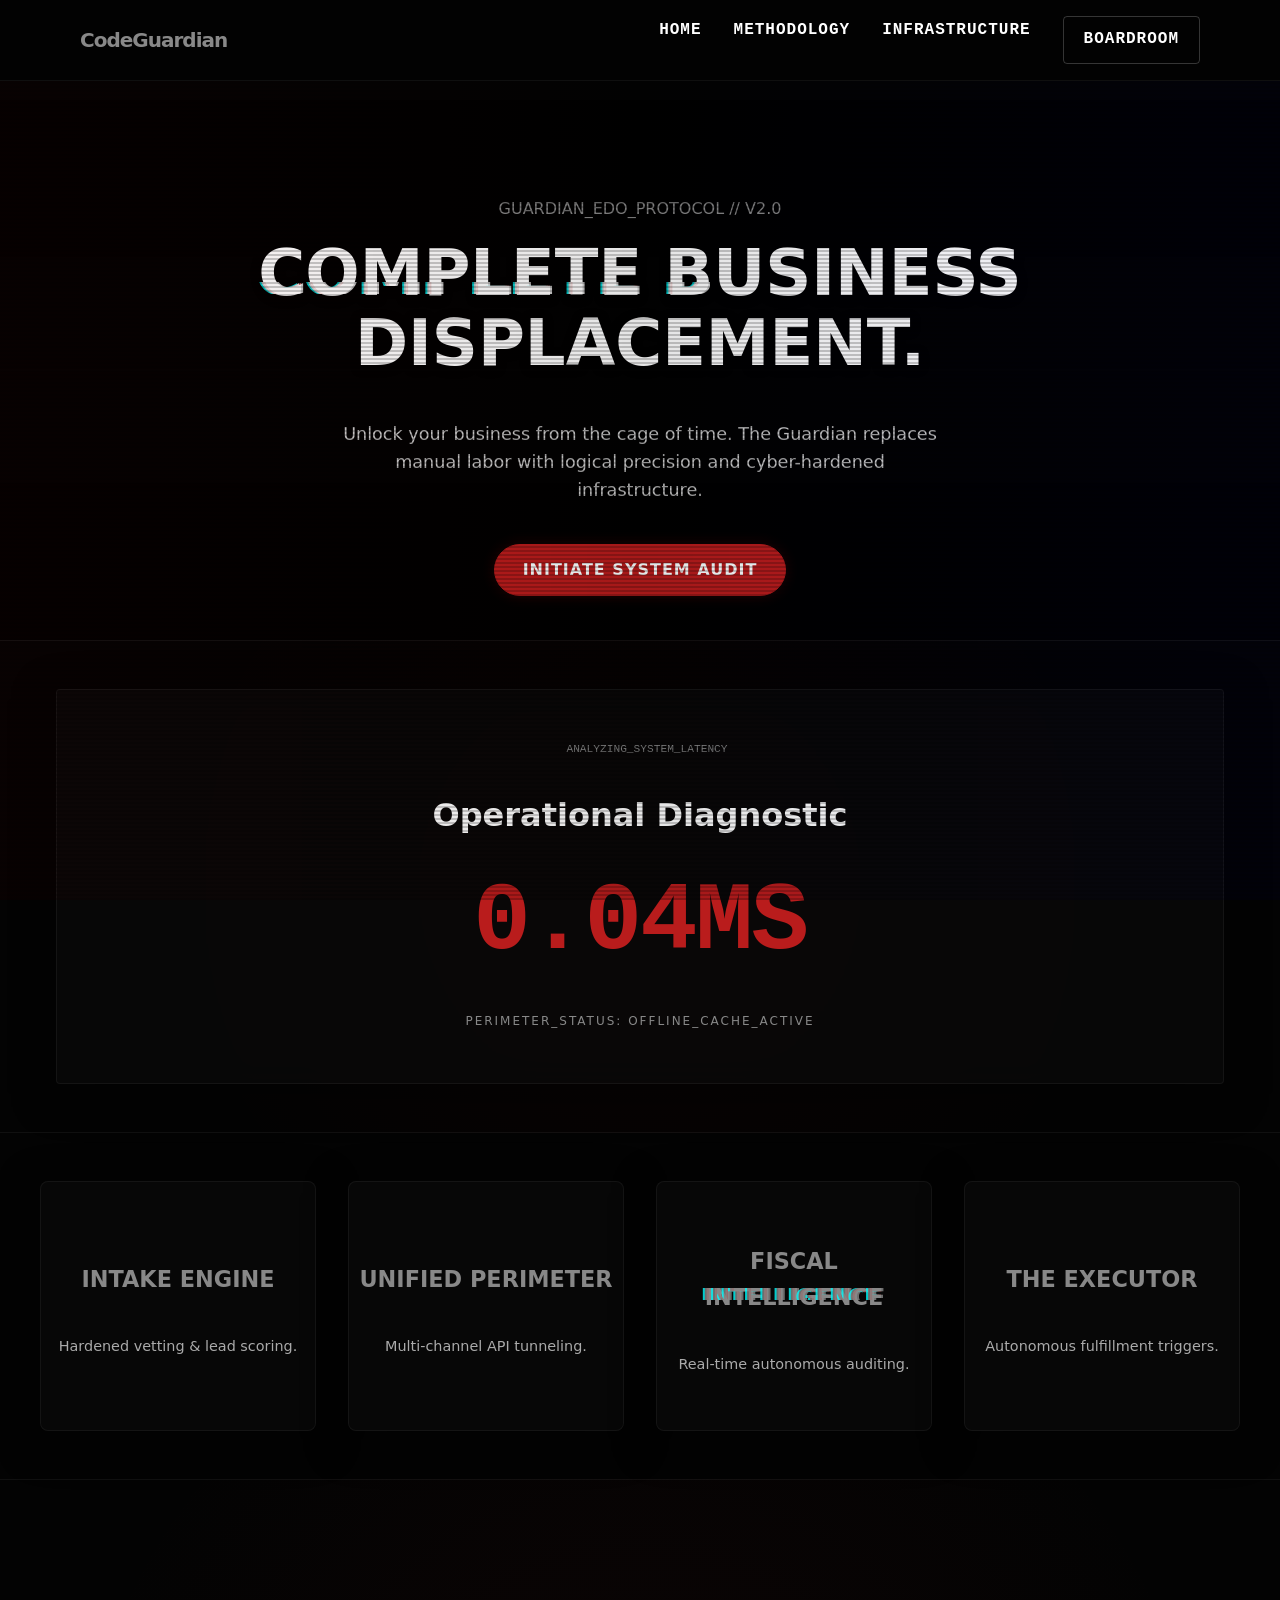
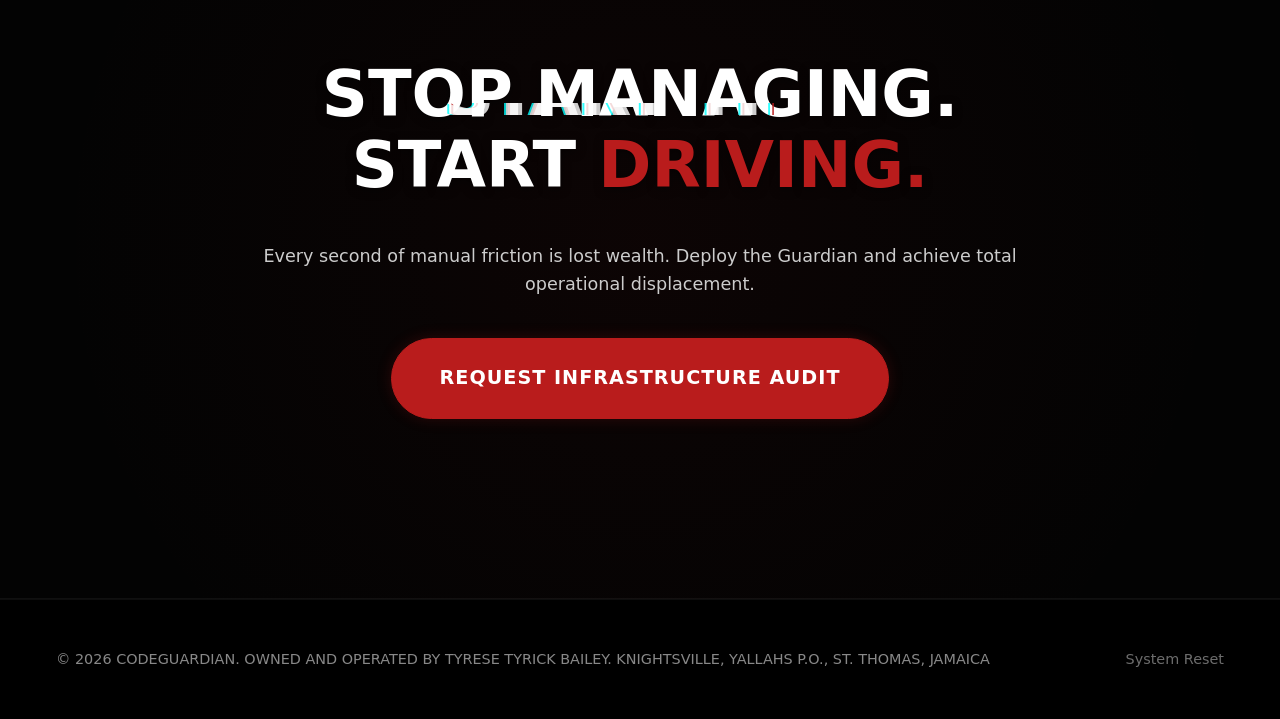
==== index.html @ 7adf5891 "deploy: streamlined boardroom portal configuration" ====
<!DOCTYPE html>
<html lang="en">
<head>
  <meta charset="UTF-8" />
  <meta name="viewport" content="width=device-width, initial-scale=1.0" />
  <title>EDO Infrastructure | Vision</title>
  <link rel="stylesheet" href="styles.css" />
  <meta name="description" content="Hardened digital infrastructure for high-stake entities." />
</head>
<body>

<header class="site-header">
  <div class="container header-inner">
    <a href="index.html" class="brand"><span class="brand-text">CodeGuardian</span></a>
    
    <button class="mobile-nav-toggle" aria-expanded="false">
      <div class="hamburger"></div>
    </button>

    <nav class="nav">
      <ul class="nav-list">
       <li><a href="index.html" class="nav-link">Home</a></li>
        <li><a href="about.html" class="nav-link">Methodology</a></li>
        <li><a href="services.html" class="nav-link">Infrastructure</a></li>
        <li><a href="portal.html" class="nav-link btn btn-outline">Boardroom</a></li>
      </ul>
      </ul>
    </nav>
  </div>
</header>

 
<main id="top">

<section id="hero" class="section hero reveal">
  <div class="video-background">
    <div class="video-overlay"></div>
    <video autoplay muted loop playsinline id="hero-video">
      <source src="assets/icons/REDMATRIX.mp4" type="video/mp4">
    </video>
  </div>

  <div class="container">
    <div class="hero-grid">
      <div class="hero-content">
        <p class="hero-eyebrow">GUARDIAN_EDO_PROTOCOL // V2.0</p>
        <h1 class="hero-title glitch-text" data-text="COMPLETE BUSINESS DISPLACEMENT">
          Complete Business <br>
          Displacement.
        </h1>
        <p class="hero-subtitle">
          Unlock your business from the cage of time. The Guardian replaces manual labor 
          with logical precision and cyber-hardened infrastructure. 
        </p>
        <div class="hero-actions">
          <a href="portal.html" class="btn btn-primary pulse">Initiate System Audit</a>
        </div>
      </div>
    </div>
  </div>
</section>

<section id="audit" class="section reveal" style="background: radial-gradient(circle at center, rgba(207, 0, 0, 0.03) 0%, transparent 70%);">
  <div class="container">
    <div class="audit-box glass" style="border-radius: 4px; padding: 40px; text-align: center;">
      <div class="audit-header">
        <p class="status-indicator" style="justify-content: center; margin-bottom: 10px;"><span class="blip"></span> ANALYZING_SYSTEM_LATENCY</p>
        <h2 class="section-title">Operational Diagnostic</h2>
      </div>
      <div class="audit-counter" style="color: var(--color-accent);">
        <span id="load-time-display">00.00MS</span>
      </div>
      <p class="audit-status" style="font-size: 0.75rem; letter-spacing: 2px;">PERIMETER_STATUS: <span id="audit-status-text">INITIALIZING...</span></p>
    </div>
  </div>
</section>

<section id="framework" class="section reveal">
  <div class="container">
    <div class="grid framework-grid">
      
      <div class="card glass" onclick="openDetail('intake')" style="transition: transform 0.4s; transform-style: preserve-3d;">
        <div class="card-header" style="justify-content: space-between;">
          <span class="card-id" style="font-family: monospace; color: #555;"></span>
          <div class="status-indicator"><span class="blip"></span> </div>
        </div>
        <div class="card-main-content">
          <h3 class="glitch-text" data-text="INTAKE ENGINE" style="font-size: 1.4rem;">Intake Engine</h3>
          <p style="color: #aaa; font-size: 0.9rem;">Hardened vetting & lead scoring.</p>
        </div>
        <div class="click-overlay"><span>VIEW SPECS</span></div>
      </div>

      <div class="card glass" onclick="openDetail('perimeter')">
        <div class="card-header">
          <span class="card-id" style="font-family: monospace; color: #555;"></span>
          <div class="status-indicator"><span class="blip"></span> </div>
        </div>
        <div class="card-main-content">
          <h3 class="glitch-text" data-text="UNIFIED PERIMETER" style="font-size: 1.4rem;">Unified Perimeter</h3>
          <p style="color: #aaa; font-size: 0.9rem;">Multi-channel API tunneling.</p>
        </div>
        <div class="click-overlay"><span>VIEW SPECS</span></div>
      </div>

      <div class="card glass" onclick="openDetail('intelligence')">
        <div class="card-header">
          <span class="card-id" style="font-family: monospace; color: #555;"></span>
          <div class="status-indicator"><span class="blip"></span> </div>
        </div>
        <div class="card-main-content">
          <h3 class="glitch-text" data-text="FISCAL INTELLIGENCE" style="font-size: 1.4rem;">Fiscal Intelligence</h3>
          <p style="color: #aaa; font-size: 0.9rem;">Real-time autonomous auditing.</p>
        </div>
        <div class="click-overlay"><span>VIEW SPECS</span></div>
      </div>

      <div class="card glass" onclick="openDetail('executor')">
        <div class="card-header">
          <span class="card-id" style="font-family: monospace; color: #555;"></span>
          <div class="status-indicator"><span class="blip"></span> </div>
        </div>
        <div class="card-main-content">
          <h3 class="glitch-text" data-text="THE EXECUTOR" style="font-size: 1.4rem;">The Executor</h3>
          <p style="color: #aaa; font-size: 0.9rem;">Autonomous fulfillment triggers.</p>
        </div>
        <div class="click-overlay"><span>VIEW SPECS</span></div>
      </div>

    </div>
  </div>
</section>

<section id="cta" class="section reveal" style="text-align: center; min-height: 80vh; display: flex; align-items: center; background: radial-gradient(circle at center, rgba(185, 28, 28, 0.05) 0%, transparent 80%);">
  <div class="container">
    <h2 class="hero-title glitch-text" data-text="START THE ENGINE">Stop managing.<br>Start <span style="color:var(--color-accent)">driving.</span></h2>
    <p class="hero-subtitle">
      Every second of manual friction is lost wealth. Deploy the Guardian and achieve total operational displacement.
    </p>
    <div class="cta-actions" style="margin-top: 2rem;">
      <a href="portal.html" class="btn btn-primary pulse" style="font-size: 1.2rem; padding: 1.5rem 3rem;">Request Infrastructure Audit</a>
    </div>
  </div>
</section>

</main>
<div id="detail-modal" class="modal-overlay" onclick="closeDetail()">
  <div class="modal-content glass" onclick="event.stopPropagation()">
    <button class="close-btn" onclick="closeDetail()">&times;</button>
    <div id="modal-body">
      </div>
  </div>
</div>
  <footer class="site-footer">
    <div class="container footer-inner">
      <p class="footer-copy">&copy; <span id="year"></span>  CODEGUARDIAN. OWNED AND OPERATED BY TYRESE TYRICK BAILEY.

KNIGHTSVILLE, YALLAHS P.O., ST. THOMAS, JAMAICA</p>
      <ul class="footer-links">
        <li><a href="#top">System Reset</a></li>
      </ul>
    </div>
  </footer>

  <script src="scripts.js"></script>
</body>
</html>
---- styles.css ----
/* =========================================
   CLEAN GLOBAL ENGINE
   ========================================= */html, body {
  width: 100%;
  max-width: 100%;
  overflow-x: hidden; /* THE KILLER OF THE WOBBLE */
  margin: 0;
  padding: 0;
  position: relative;
}

* {
  box-sizing: border-box; /* Forces all widths to stay inside their containers */
}
:root {
  --color-bg: #030303;
  --color-bg-alt: #0b0b0d; /* Slightly lifted black for sections */
  --color-surface: #121214; /* Card surface */
  --color-border: rgba(255, 255, 255, 0.05);
  
  /* NEW SECONDARY: DEEP RED */
  --color-accent: #b91c1c; /* Blood/Deep Red */
  --color-accent-glow: rgba(185, 28, 28, 0.3);
  
  --color-text: #888888;
  --color-heading: #ffffff;
      /* Pure white for impact */
  
 
  --transition-smooth: all 0.4s cubic-bezier(0.16, 1, 0.3, 1);


  /* Typography */
  --font-sans: 'Inter', system-ui, -apple-system, sans-serif;
  --font-size-base: 16px;
  --line-height-base: 1.6;

  /* Spacing Scale (Unified) */
  --space-1: 0.25rem;
  --space-2: 0.5rem;
  --space-3: 0.75rem;
  --space-4: 1rem;
  --space-8: 2rem;
  --space-12: 3rem;
  --space-section: clamp(80px, 15vh, 160px); /* Use this for .section padding */

  /* Layout & Corners */
  --container-width: 1200px;
  --radius-sm: 4px;
  --radius-md: 8px;
  --radius-lg: 12px;
  
  /* Transitions */
  --transition-fast: 150ms ease-out;
  --transition-reveal: all 0.8s cubic-bezier(0.2, 1, 0.3, 1);
}

/* Global Reset */
body {
  margin: 0;
  background-color: var(--color-bg);
  color: var(--color-text);
  font-family: var(--font-sans);
  font-size: var(--font-size-base);
  line-height: var(--line-height-base);
  -webkit-font-smoothing: antialiased;
  overflow-x: hidden;
}

img {
  max-width: 100%;
  display: block;
}

a {
  color: inherit;
  text-decoration: none;
}

a:hover {
  text-decoration: none;
}

button,
input,
select,
textarea {
  font-family: inherit;
  font-size: inherit;
}
.audit-box {
  padding: var(--space-8);
  text-align: center;
  border: 1px solid var(--color-accent);
}

.audit-counter {
  font-family: monospace;
  font-size: clamp(2rem, 8vw, 5rem);
  font-weight: 800;
  color: var(--color-primary);
  margin-block: var(--space-4);

}
 

/* 1. The "Scanline" Overlay - Makes the whole site feel like a monitor */
body::before {
  content: " ";
  display: block;
  position: fixed;
  top: 0; left: 0; bottom: 0; right: 0;
  background: linear-gradient(rgba(18, 16, 16, 0) 50%, rgba(0, 0, 0, 0.25) 50%), 
              linear-gradient(90deg, rgba(255, 0, 0, 0.06), rgba(0, 255, 0, 0.02), rgba(0, 0, 255, 0.06));
  z-index: 9999;
  pointer-events: none;
  background-size: 100% 2px, 3px 100%;
}

/* 2. Advanced Glassmorphism for Panels */
.kinetic-panel, .terminal-panel, .card {
  background: rgba(10, 10, 10, 0.8);
  backdrop-filter: blur(10px);
  border: 1px solid rgba(207, 0, 0, 0.2);
  box-shadow: 0 8px 32px 0 rgba(0, 0, 0, 0.8);
  transition: all 0.4s cubic-bezier(0.175, 0.885, 0.32, 1.275);
}

.kinetic-panel:hover {
  border-color: var(--color-accent);
  box-shadow: 0 0 25px rgba(207, 0, 0, 0.3);
  transform: translateY(-5px);
}

/* 3. The "Glitch" Text Effect for Headings */
.glitch-text {
  position: relative;
  text-transform: uppercase;
}

.glitch-text::before, .glitch-text::after {
  content: attr(data-text);
  position: absolute;
  top: 0; left: 0; width: 100%; height: 100%;
  opacity: 0.8;
}

.glitch-text:hover::before {
  animation: glitch-anim 0.3s infinite linear alternate-reverse;
  color: #ff0000;
  z-index: -1;
}

@keyframes glitch-anim {
  0% { clip: rect(20px, 9999px, 10px, 0); }
  100% { clip: rect(80px, 9999px, 90px, 0); }
}










 
/* =========================================
   REUSABLE UTILITY CLASSES
   ========================================= */

/* Layout helpers */
.container {
  width: 100%;
  max-width: var(--container-width);
  margin: 0 auto;
  padding-inline: var(--space-4);
}

.section {
  padding-block: var(--space-12);
}

.section-header {
  max-width: 640px;
  margin: 0 auto var(--space-8);
  text-align: center;
}

.section-title {
  font-size: 2rem;
  line-height: 1.2;
  color: var(--color-heading);
  margin-bottom: var(--space-3);
}

.section-intro {
  color: var(--color-text-muted);
  margin: 0;
}

.grid {
  display: grid;
  gap: var(--space-6);
}

/* Card pattern */
.card {
  background-color: var(--color-surface);
  border-radius: var(--radius-md);
  padding: var(--space-6);
  border: 1px solid var(--color-border);
  box-shadow: var(--shadow-soft);
  transition: transform var(--transition-base), box-shadow var(--transition-base),
    border-color var(--transition-base), background-color var(--transition-base);
}

.card:hover {
  transform: translateY(-3px);
  box-shadow: 0 18px 45px rgba(15, 23, 42, 0.12);
  border-color: var(--color-primary-soft);
  background-color: #f9fafb;
}

/* Buttons */
.btn {
  display: inline-flex;
  align-items: center;
  justify-content: center;
  padding: 0.75rem 1.5rem;
  border-radius: 999px;
  font-weight: 600;
  border: 1px solid transparent;
  cursor: pointer;
  transition: background-color var(--transition-base),
    color var(--transition-base), border-color var(--transition-base),
    transform var(--transition-fast), box-shadow var(--transition-fast);
  text-decoration: none;
  white-space: nowrap;
}

.btn-primary {
  background-color: var(--color-primary);
  color: #ffffff;
  box-shadow: 0 10px 25px rgba(37, 99, 235, 0.3);
}

.btn-primary:hover {
  background-color: var(--color-primary-dark);
  transform: translateY(-1px);
  box-shadow: 0 14px 35px rgba(37, 99, 235, 0.4);
}

.btn-outline {
  background-color: transparent;
  color: var(--color-primary);
  border-color: var(--color-primary);
}

.btn-outline:hover {
  background-color: var(--color-primary-soft);
}

/* Typography helpers */
.text-center {
  text-align: center;
}

.text-muted {
  color: var(--color-text-muted);
}

/* =========================================
   HEADER & NAVIGATION (FIXED & HARDENED)
   ========================================= */

.site-header {
  position: fixed;
  top: 0;
  left: 0;
  width: 100%;
  z-index: 9999; /* Higher priority to stay on top */
  background-color: rgba(3, 3, 3, 0.9); 
  backdrop-filter: blur(20px);
  border-bottom: 1px solid var(--color-border);
}

.header-inner {
  display: flex;
  justify-content: space-between;
  align-items: center;
  height: 80px;
  width: 90%;
  max-width: 1200px;
  margin: 0 auto;
}

/* Brand */
.brand {
  display: inline-flex;
  align-items: center;
  text-decoration: none;
  gap: var(--space-2);
}

.brand-text {
  font-weight: 800;
  letter-spacing: -1px;
  font-size: 1.25rem;
  color: var(--color-primary); /* Sets "KINETIC // EDO" to your primary color */
}

/* =========================================
   DESKTOP NAVIGATION
   ========================================= */

.nav-list {
  display: flex;
  gap: var(--space-8);
  list-style: none;
  margin: 0;
  padding: 0;
}

.nav-link {
  position: relative;
  color: #ffffff;
  text-decoration: none;
  font-family: monospace;
  font-weight: 600;
  letter-spacing: 1px;
  text-transform: uppercase;
  padding: 10px 0;
  transition: color 0.3s ease;
}

/* Underline Animation */
.nav-link::after {
  content: '';
  position: absolute;
  bottom: 0;
  left: 50%;
  width: 0;
  height: 2px;
  background: var(--color-accent);
  box-shadow: 0 0 10px var(--color-accent), 0 0 20px var(--color-accent);
  transition: all 0.4s cubic-bezier(0.16, 1, 0.3, 1);
  transform: translateX(-50%);
}

.nav-link:hover {
  color: var(--color-accent);
  text-shadow: 0 0 8px rgba(185, 28, 28, 0.6);
}

.nav-link:hover::after {
  width: 100%;
}

/* Specialized 'Boardroom' Button */
.btn-outline {
  border: 1px solid rgba(255, 255, 255, 0.2);
  padding: 10px 20px !important;
  border-radius: 4px;
}

.btn-outline:hover {
  background: rgba(185, 28, 28, 0.1) !important;
  border-color: var(--color-accent) !important;
  box-shadow: inset 0 0 15px rgba(185, 28, 28, 0.3), 0 0 15px rgba(185, 28, 28, 0.2) !important;
}

/* =========================================
   MOBILE ENGINE (RESPONSIVE FIXES)
   ========================================= */

/* Hamburger Button */
.mobile-nav-toggle {
  display: none; /* Hidden on Desktop */
  background: transparent;
  border: 1px solid var(--color-accent);
  padding: 10px;
  cursor: pointer;
  z-index: 10000;
}

.hamburger {
  width: 22px;
  height: 2px;
  background: var(--color-accent);
  position: relative;
}

.hamburger::before, .hamburger::after {
  content: '';
  position: absolute;
  width: 22px;
  height: 2px;
  background: var(--color-accent);
  left: 0;
}
.hamburger::before { top: -6px; }
.hamburger::after { bottom: 6px; }

@media (max-width: 768px) {
  .nav {
    display: flex !important;
    position: fixed;
    
    /* RESET: Explicitly tell it to start at the top-left of the glass */
    top: 0 !important;
    left: 0 !important;
    width: 100vw !important; /* Full width of the viewport */
    height: 100vh !important; /* Full height of the viewport */
    
    background: #050505;
    z-index: 9999; 
    
    /* Center the content */
    flex-direction: column;
    justify-content: center;
    align-items: center;
    
    /* Animation - Start completely hidden to the right */
    transform: translateX(100%);
    transition: transform 0.4s cubic-bezier(0.16, 1, 0.3, 1);
    
    visibility: hidden;
    pointer-events: none;
    margin: 0 !important; /* Kill any inherited margins */
  }

  .nav.open {
    transform: translateX(0);
    visibility: visible;
    pointer-events: all;
  }

  .mobile-nav-toggle {
    display: block !important;
    position: fixed; /* Keep it fixed to the screen */
    top: 20px;
    right: 20px; /* Use a fixed pixel value for consistency */
    z-index: 100000 !important; 
    background: #050505;
    border: 1px solid var(--color-accent);
    padding: 12px; /* Bigger tap target */
  }

/* 1. Reset the button bars when the BUTTON itself has the .open class */
.mobile-nav-toggle.open .hamburger {
  background: transparent !important; /* Hide middle bar */
}

.mobile-nav-toggle.open .hamburger::before {
  top: 0 !important;
  transform: rotate(45deg) !important;
}

.mobile-nav-toggle.open .hamburger::after {
  bottom: 0 !important;
  transform: rotate(-45deg) !important;
}

/* 2. Ensure the toggle button is the HIGHEST layer */
@media (max-width: 768px) {
  .mobile-nav-toggle {
    display: block !important;
    position: fixed !important; 
    top: 20px !important;
    right: 20px !important;
    z-index: 1000001 !important; /* One level higher than the nav */
    background: #050505; 
    border: 1px solid var(--color-accent);
    padding: 15px;
    cursor: pointer;
    line-height: 0;
  }
}
@media (max-width: 768px) {
  /* Start hidden and slightly lower */
  .card .click-overlay {
    opacity: 0;
    transform: translateY(10px);
    transition: all 0.6s cubic-bezier(0.16, 1, 0.3, 1);
    background: rgba(185, 28, 28, 0.15);
    visibility: hidden;
  }

  /* Only reveal when the JavaScript gives the green light */
  .card.is-visible .click-overlay {
    opacity: 1;
    transform: translateY(0);
    visibility: visible;
  }

  /* Add a red glow to the card border when it's the "active" one on screen */
  .card.is-visible {
    border-color: var(--color-accent) !important;
    box-shadow: 0 0 20px rgba(185, 28, 28, 0.2);
  }
}

  /* 4. THE LINKS - Make them big for thumbs */
.nav-list {
    flex-direction: column !important;
    align-items: center !important;
    justify-content: center !important;
    width: 100%;
    margin: 0 !important;
    padding: 0 !important;
    gap: 3rem !important;
  }
}

@media (max-width: 768px) {
  /* Shrink massive titles so they don't push the screen wide */
  h1, .hero-title {
    font-size: 1.8rem !important;
    line-height: 1.2;
    word-wrap: break-word;
  }

#cta .btn-primary {
    width: 90% !important;
    max-width: 320px;
    margin: 0 auto;
    font-size: 1rem !important;
    padding: 1rem !important;
    white-space: normal !important; /* Allows text to wrap so it doesn't push the screen wide */
    line-height: 1.4;
  }

  .container {
    padding-left: 15px !important;
    padding-right: 15px !important;
  }
}
/* =========================================
   THE "FORCE CLICK" PROTOCOL
   ========================================= */

.site-header {
  position: fixed;
  top: 0;
  left: 0;
  width: 100%;
  z-index: 9999;
  background-color: rgba(3, 3, 3, 0.9); 
  backdrop-filter: blur(20px);
  border-bottom: 1px solid var(--color-border);
  overflow: visible; /* Add this line */
}

.header-inner, .nav, .nav-list, .nav-link {
  /* This ensures the children (the links) are also interactive */
  z-index: 100000 !important;
  pointer-events: auto !important;
  cursor: pointer !important;
}

/* If you have a background video or matrix effect, 
   push it to the back explicitly */
.hero-video, .matrix-bg, canvas {
  z-index: -1 !important;
  pointer-events: none !important;
}

/* Ensure the main content doesn't "float" over the header */
main {
  position: relative;
  z-index: 1;
}

/* The Boardroom Button Flip */
.btn-boardroom {
  background: transparent;
  color: var(--color-heading);
  border: 1px solid var(--color-border);
  padding: 12px 24px;
  text-transform: uppercase;
  font-size: 0.7rem;
  letter-spacing: 2px;
  transition: var(--transition-smooth);
}

.btn-boardroom:hover {
  background: var(--color-heading); /* Turns White */
  color: #000000 !important;        /* Text turns Black */
  border-color: var(--color-heading);
  box-shadow: 0 10px 30px rgba(255, 255, 255, 0.1);
}


.status-indicator {
  display: inline-flex;
  align-items: center;
  gap: 8px;
  font-family: monospace;
  font-size: 0.7rem;
  color: var(--color-signal); /* Cyber Lime */
  text-transform: uppercase;
}

.blip {
  width: 6px;
  height: 6px;
  background: var(--color-signal);
  border-radius: 50%;
  animation: blink 1.5s infinite;
}

@keyframes blink {
  0% { opacity: 1; }
  50% { opacity: 0.3; }
  100% { opacity: 1; }
}





/* =========================================
   FINAL UNIFIED HERO (VIDEO + CENTERED)
   ========================================= */
.hero {
  position: relative;
  /* CHANGE THIS LINE: Remove var(--color-bg) and set to transparent */
  background: transparent; 
  
  padding: 80px 20px 40px 20px; 
  display: flex;
  flex-direction: column;
  align-items: center; 
  justify-content: flex-start;
  min-height: 60vh; 
  text-align: center;
  width: 100%;
  overflow: hidden; /* Important to keep video inside the box */
}

.video-background {
  position: absolute;
  top: 0;
  left: 0;
  width: 100%;
  height: 100%;
  z-index: 1; /* Sits at the very bottom */
}

#hero-video {
  width: 100%;
  height: 100%;
  object-fit: cover; /* This crops the YouTube UI if you caught any edges */
  opacity: 0; /* Start invisible */
  animation: fadeInVideo 2s ease-in forwards; /* Fade in over 2 seconds */
  filter: brightness(0.6) contrast(1.2); /* Makes the red Matrix look deeper and sharper */
}

@keyframes fadeInVideo {
  to { opacity: 0.5; } /* Final opacity - keeps it subtle behind the text */
}

.video-overlay {
  position: absolute;
  top: 0;
  left: 0;
  width: 100%;
  height: 100%;
  /* A heavy black-to-transparent gradient hides the edges of the video */
  background: linear-gradient(to bottom, rgba(0,0,0,0.8) 0%, transparent 50%, rgba(0,0,0,0.8) 100%);
  z-index: 2;
}

.hero-grid {
  position: relative;
  z-index: 10; /* Forces text ABOVE the video and overlay */
  width: 100%;
  display: flex;
  justify-content: center;
  margin-top: 0; 
}

.hero-content {
  max-width: 850px;
  margin: 0 auto;
  text-align: center;
  display: flex;
  flex-direction: column;
  align-items: center;
}

/* Ensure the title and eyebrow are punchy */
.hero-title {
  font-size: clamp(2.5rem, 5vw, 4rem);
  line-height: 1.1;
  color: #ffffff;
  margin: 0 0 1.5rem;
  font-weight: 800;
  text-shadow: 0 2px 10px rgba(0,0,0,0.5);
}

.hero-subtitle {
  color: #ccc;
  font-size: 1.1rem;
  line-height: 1.6;
  margin-bottom: 2.5rem;
  max-width: 600px;
}
/* =========================================
   RED SYSTEM BUTTONS (FIXED)
   ========================================= */
.btn-primary {
  background-color: var(--color-accent) !important;
  border: 1px solid var(--color-accent) !important;
  color: #ffffff !important;
  padding: 12px 28px;
  text-transform: uppercase;
  font-weight: 600;
  letter-spacing: 1px;
  transition: all 0.3s ease;
  box-shadow: 0 0 15px rgba(185, 28, 28, 0.2);
  cursor: pointer;
  display: inline-block;
}

.btn-primary:hover {
  background-color: #991b1b !important;
  box-shadow: 0 0 25px rgba(185, 28, 28, 0.5) !important;
  transform: translateY(-2px);
}

/* FIX: The Pulse Animation (Turning Blue to Red) */
.pulse {
  animation: pulse-red 2s infinite;
}

@keyframes pulse-red {
  0% {
    box-shadow: 0 0 0 0 rgba(185, 28, 28, 0.7);
  }
  70% {
    box-shadow: 0 0 0 15px rgba(185, 28, 28, 0);
  }
  100% {
    box-shadow: 0 0 0 0 rgba(185, 28, 28, 0);
  }
}
/* =========================================
   ABC+D FRAMEWORK: BLUR & FILL EFFECT
   ========================================= */

#framework .container {
  max-width: 1200px;
  margin: 0 auto;
  padding: 0 var(--space-6);
  display: flex;
  justify-content: center;
}

.framework-grid {
  display: grid;
  grid-template-columns: repeat(auto-fit, minmax(260px, 1fr));
  gap: var(--space-8);
  width: 100%;
}

.framework-grid .card {
  background: #0a0a0a;
  border: 1px solid rgba(255, 255, 255, 0.05);
  padding: var(--space-10);
  position: relative;
  min-height: 250px; 
  cursor: pointer;
  overflow: hidden;
  
  /* ADDED: Forces everything in the card to center */
  display: flex;
  flex-direction: column;
  align-items: center;      
  justify-content: center;   
  text-align: center;
  
  transition: all 0.4s cubic-bezier(0.16, 1, 0.3, 1);
}

/* 1. TEXT BLUR LOGIC + CENTERING */
.card-main-content {
  /* ADDED: Ensures title and p tag stay centered during the blur */
  display: flex;
  flex-direction: column;
  align-items: center;
  justify-content: center;
  width: 100%;
  
  transition: all 0.5s cubic-bezier(0.16, 1, 0.3, 1);
  opacity: 1;
  filter: blur(0px);
}

.card:hover .card-main-content {
  opacity: 0;
  filter: blur(12px); 
  transform: scale(0.95);
}

.click-overlay {
  position: absolute;
  top: 0;
  left: 0;
  width: 100%;
  height: 100%;
  display: flex;
  align-items: center;
  justify-content: center;
  pointer-events: none; 
  opacity: 0;
  z-index: 5; 
  transform: scale(1.1);
  transition: all 0.4s ease;
}

.click-overlay span {
  font-family: monospace;
  font-size: 1.4rem;
  font-weight: 900;
  color: var(--color-accent); 
  letter-spacing: 4px;
  text-shadow: 0 0 15px rgba(185, 28, 28, 0.6);
  text-transform: uppercase;
}

.card:hover .click-overlay {
  opacity: 1;
  transform: scale(1);
}

/* 3. CARD GLOW & INDICATOR */
.framework-grid .card:hover {
  border-color: var(--color-accent);
  box-shadow: inset 0 0 20px rgba(185, 28, 28, 0.05),
              0 15px 40px -10px rgba(185, 28, 28, 0.2);
}

.card-indicator {
  position: absolute;
  bottom: 0;
  left: 0;
  width: 100%;
  height: 3px;
  background: var(--color-accent);
  transform: scaleX(0);
  transition: transform 0.4s ease;
  transform-origin: left;
}

.card:hover .card-indicator {
  transform: scaleX(1);
}

/* Header Elements (A, B, C, D) stays at top corners */
.card-header {
  /* ADDED: Absolute positioning keeps icons from pushing text off-center */
  position: absolute;
  top: var(--space-6);
  left: 0;
  width: 100%;
  padding: 0 var(--space-10);
  
  display: flex;
  justify-content: space-between;
  z-index: 2; 
}

.card:hover .card-id, .card:hover .arrow {
  color: var(--color-accent) !important;
}
/* =========================================
   FIXED MODAL POSITIONING
   ========================================= */
.modal-overlay {
  position: fixed; /* FIXED is the key—it stays on the screen */
  top: 0;
  left: 0;
  width: 100vw;
  height: 100vh;
  background: rgba(0, 0, 0, 0.95); /* Heavy dark backdrop */
  display: flex;
  align-items: center;
  justify-content: center;
  
  /* Initial State (Hidden) */
  opacity: 0;
  pointer-events: none;
  visibility: hidden;
  
  transition: all 0.4s ease;
  z-index: 9999; /* Higher than EVERYTHING else */
}

/* When Javascript adds the 'active' class */
.modal-overlay.active {
  opacity: 1;
  pointer-events: auto;
  visibility: visible;
}

.modal-content {
  background: #0a0a0a;
  border: 1px solid var(--color-accent); /* Deep Red Border */
  padding: 3rem;
  max-width: 600px;
  width: 90%;
  position: relative;
  box-shadow: 0 0 50px rgba(185, 28, 28, 0.2);
  
  /* Animation for the box popping up */
  transform: translateY(20px);
  transition: transform 0.4s ease;
}

.modal-overlay.active .modal-content {
  transform: translateY(0);
}

.close-btn {
  position: absolute;
  top: 15px;
  right: 20px;
  background: none;
  border: none;
  color: #fff;
  font-size: 2.5rem;
  cursor: pointer;
  line-height: 1;
}

.close-btn:hover {
  color: var(--color-accent);

}.audit-counter {
  font-family: 'Courier New', Courier, monospace; /* Terminal font */
  font-size: clamp(3rem, 8vw, 6rem);
  font-weight: 900;
  letter-spacing: -2px;
  margin: var(--space-6) 0;
  min-height: 1.2em;
  display: flex;
  justify-content: center;
  align-items: center;
}

#load-time-display {
  transition: color 0.5s ease;
}

/* Subtle flicker for that terminal feel */
.flicker-text {
  animation: terminal-flicker 0.15s infinite secondary;
}

@keyframes terminal-flicker {
  0% { opacity: 1; }
  50% { opacity: 0.8; }
  100% { opacity: 1; }
}

#cta {
  text-align: center; /* Forces all text elements inside to the middle */
  display: flex;
  flex-direction: column;
  align-items: center; 
  justify-content: center;
}

#cta .hero-title, 
#cta .hero-subtitle {
  margin-left: auto;
  margin-right: auto;
  text-align: center; /* Double-down on centering the text itself */
  max-width: 800px;   /* Prevents the line from getting too long/ugly */
}









/* =========================================
   GLOBAL CYBER OVERLAY & ATMOSPHERE
   ========================================= */

/* 1. The "CRT/Scanline" Overlay - Forces depth across the entire site */
body::before {
  content: " ";
  display: block;
  position: fixed;
  top: 0; left: 0; bottom: 0; right: 0;
  background: 
    linear-gradient(rgba(18, 16, 16, 0) 50%, rgba(0, 0, 0, 0.2) 50%), 
    linear-gradient(90deg, rgba(207, 0, 0, 0.03), rgba(0, 0, 0, 0.1), rgba(0, 0, 255, 0.03));
  z-index: 9999;
  pointer-events: none;
  background-size: 100% 4px, 100% 100%;
  animation: crt-flicker 0.1s infinite;
}

@keyframes crt-flicker {
  0% { opacity: 0.95; }
  50% { opacity: 1; }
  100% { opacity: 0.98; }
}

/* 2. Primary Glitch Animation for Headings (RED/CYAN Split) */
/* =========================================
   PASSIVE GLITCH PROTOCOL (ALWAYS-ON)
   ========================================= */

.glitch-text {
  position: relative;
  display: inline-block;
}

.glitch-text::before,
.glitch-text::after {
  content: attr(data-text);
  position: absolute;
  top: 0;
  left: 0;
  width: 100%;
  height: 100%;
  background: transparent;
}

/* Red Layer - Passive Loop */
.glitch-text::before {
  left: 2px;
  text-shadow: -2px 0 var(--color-accent);
  clip: rect(44px, 450px, 56px, 0);
  animation: glitch-anim-primary 5s infinite linear alternate-reverse;
}

/* Cyan Layer - Passive Loop */
.glitch-text::after {
  left: -2px;
  text-shadow: -2px 0 #0ff;
  clip: rect(44px, 450px, 56px, 0);
  animation: glitch-anim-secondary 3s infinite linear alternate-reverse;
}

/* Random jitter frames for the "System Glitch" feel */
@keyframes glitch-anim-primary {
  0% { clip: rect(10px, 999px, 30px, 0); transform: skew(0.2deg); }
  5% { clip: rect(60px, 999px, 80px, 0); transform: skew(0.5deg); }
  10% { clip: rect(20px, 999px, 40px, 0); transform: skew(-0.2deg); }
  15% { clip: rect(0, 0, 0, 0); } /* Hidden state to prevent constant flickering */
  100% { clip: rect(0, 0, 0, 0); }
}

@keyframes glitch-anim-secondary {
  0% { clip: rect(40px, 999px, 60px, 0); transform: skew(-0.5deg); }
  5% { clip: rect(10px, 999px, 30px, 0); transform: skew(0.2deg); }
  10% { clip: rect(80px, 999px, 100px, 0); transform: skew(0.8deg); }
  12% { clip: rect(0, 0, 0, 0); } /* Hidden state */
  100% { clip: rect(0, 0, 0, 0); }
}
/* 3. Advanced Glassmorphism with 'Hard' Edge Logic */
.glass {
  background: rgba(10, 10, 10, 0.7) !important;
  backdrop-filter: blur(15px);
  border: 1px solid rgba(255, 255, 255, 0.05);
  box-shadow: 0 10px 40px rgba(0, 0, 0, 0.5);
}

.glass:hover {
  border-color: rgba(207, 0, 0, 0.3) !important;
  box-shadow: 0 0 30px rgba(207, 0, 0, 0.2);
}

.card.glass {
  animation: border-breathe 8s infinite ease-in-out;
}

@keyframes border-breathe {
  0%, 100% { border-color: rgba(255, 255, 255, 0.05); }
  50% { border-color: rgba(207, 0, 0, 0.15); box-shadow: 0 0 15px rgba(207, 0, 0, 0.05); }
}

























/* =========================================
   ABOUT SECTION
   ========================================= */

.about {
  background-color: var(--color-bg);
}

.about-grid {
  display: grid;
  gap: var(--space-8);
  align-items: flex-start;
}

.about-text {
  font-size: 1rem;
  color: var(--color-text-muted);
  display: flex;
  flex-direction: column;
  gap: var(--space-3);
}

.about-highlights {
  display: grid;
  gap: var(--space-4);
}

.about-card {
  background-color: #f9fafb;
  border-radius: var(--radius-md);
  padding: var(--space-4);
  border: 1px solid var(--color-border);
}

.about-card-title {
  margin-top: 0;
  margin-bottom: var(--space-2);
  font-size: 1.05rem;
  color: var(--color-heading);
}

.about-card-text {
  margin: 0;
  color: var(--color-text-muted);
}
/* Split Philosophy Styles */
.split-philosophy {
  padding-block: 0;
  border-bottom: 1px solid var(--color-border);
}

.side-old, .side-new {
  padding: var(--space-section) var(--space-8);
}

.side-old {
  background-color: #000;
  opacity: 0.6;
}

.side-new {
  background-color: var(--color-bg-alt);
  border-left: 1px solid var(--color-border);
}

.comparison-list {
  list-style: none;
  padding: 0;
  margin-top: var(--space-4);
}

.comparison-list li {
  margin-bottom: var(--space-2);
  font-family: monospace;
}

/* Timeline Styles */
.timeline {
  position: relative;
  max-width: 800px;
  margin: 0 auto;
  padding-left: 40px;
  border-left: 1px solid var(--color-border);
}

.timeline-item {
  position: relative;
  margin-bottom: var(--space-8);
}

.timeline-dot {
  position: absolute;
  left: -46px;
  top: 5px;
  width: 10px;
  height: 10px;
  background: var(--color-accent);
  border-radius: 50%;
  box-shadow: 0 0 10px var(--color-accent);
}

/* Architect Card */
.architect-card {
  display: flex;
  gap: var(--space-8);
  padding: var(--space-10);
  align-items: center;
}

.github-badge {
  display: inline-block;
  margin-top: var(--space-4);
  padding: 8px 16px;
  border: 1px solid var(--color-accent);
  color: var(--color-accent);
  font-family: monospace;
  font-size: 0.8rem;
}





/* =========================================
   METHODOLOGY: KINETIC STYLING
   ========================================= */

/* 1. Split Philosophy Upgrade */
.side-old {
  background: linear-gradient(135deg, #000 0%, #111 100%);
  border-right: 1px solid rgba(255, 255, 255, 0.05);
}

.side-new {
  background: linear-gradient(135deg, #050505 0%, #0a0000 100%);
  position: relative;
}

.side-new::after {
  content: 'ENCRYPTED';
  position: absolute;
  top: 10px;
  right: 10px;
  font-size: 0.6rem;
  color: var(--color-accent);
  opacity: 0.3;
  letter-spacing: 2px;
}

/* 2. Moving Timeline Logic */
.timeline-container {
  position: relative;
  max-width: 800px;
  margin: 4rem auto;
  padding-left: 50px;
}

/* The Background (Static) Line */
.timeline-container::before {
  content: '';
  position: absolute;
  left: 20px;
  top: 0;
  width: 2px;
  height: 100%;
  background: rgba(255, 255, 255, 0.05);
}

/* The Moving (Glow) Line */
.timeline-progress {
  position: absolute;
  left: 20px;
  top: 0;
  width: 2px;
  height: 0; /* Animated via scroll */
  background: var(--color-accent);
  box-shadow: 0 0 15px var(--color-accent);
  z-index: 1;
  transition: height 0.1s linear;
}

.timeline-item {
  position: relative;
  margin-bottom: 5rem;
  opacity: 0.3;
  transform: translateX(-10px);
  transition: all 0.6s ease;
}

/* When the item becomes "active" on scroll */
.timeline-item.active {
  opacity: 1;
  transform: translateX(0);
}

.timeline-dot {
  position: absolute;
  left: -42px;
  top: 5px;
  width: 14px;
  height: 14px;
  background: #000;
  border: 2px solid #333;
  border-radius: 50%;
  z-index: 2;
  transition: all 0.4s ease;
}

.timeline-item.active .timeline-dot {
  border-color: var(--color-accent);
  box-shadow: 0 0 15px var(--color-accent);
  background: var(--color-accent);
}

.day-tag {
  font-family: monospace;
  color: var(--color-accent);
  font-size: 0.8rem;
  letter-spacing: 2px;
  display: block;
  margin-bottom: 0.5rem;
}

.timeline-content h3 {
  font-size: 1.5rem;
  text-transform: uppercase;
  margin-bottom: 0.5rem;
}


/* =========================================
   SPLIT PHILOSOPHY: HUD INTERFACE
   ========================================= */

.philosophy-grid {
  display: grid;
  grid-template-columns: 1fr 2px 1fr; /* Two sides separated by a 2px line */
  gap: 0;
  min-height: 60vh;
  align-items: stretch;
  background: #050505;
  border: 1px solid rgba(255, 255, 255, 0.03);
}

.philosophy-side {
  padding: var(--space-16) var(--space-8);
  display: flex;
  flex-direction: column;
  justify-content: center; /* Vertical Center */
  align-items: center;     /* Horizontal Center */
  text-align: center;      /* Text Center */
  transition: all 0.5s ease;
}

/* Legacy Side - Dim and desaturated */
.legacy-logic {
  background: rgba(0, 0, 0, 0.8);
  opacity: 0.5;
  filter: grayscale(1);
}

.legacy-logic:hover {
  opacity: 0.7;
}

/* Kinetic Side - Sharp and Glowing */
.kinetic-logic {
  background: linear-gradient(135deg, #0a0a0a 0%, #050000 100%);
  position: relative;
}

.side-title {
  font-size: clamp(1.8rem, 4vw, 2.5rem);
  text-transform: uppercase;
  letter-spacing: -1px;
  margin-bottom: var(--space-6);
}

.dim-text { color: #555; }

/* The Comparison List Styling */
.comparison-list {
  list-style: none;
  padding: 0;
  width: 100%;
}

.comparison-list li {
  font-family: 'Courier New', monospace;
  font-size: 1rem;
  margin-bottom: var(--space-3);
  letter-spacing: 1px;
  position: relative;
}

/* Red accent bullet points for the Kinetic side */
.kinetic-logic .comparison-list li::before {
  content: '>';
  color: var(--color-accent);
  margin-right: 10px;
  font-weight: bold;
}

/* 3. THE CENTER DIVIDER */
.philosophy-divider {
  position: relative;
  background: rgba(255, 255, 255, 0.05);
}

.divider-line {
  width: 2px;
  height: 100%;
  background: linear-gradient(to bottom, transparent, var(--color-accent), transparent);
  box-shadow: 0 0 15px var(--color-accent);
}

.divider-node {
  position: absolute;
  top: 50%;
  left: 50%;
  transform: translate(-50%, -50%);
  width: 10px;
  height: 10px;
  background: var(--color-accent);
  border-radius: 50%;
  box-shadow: 0 0 20px var(--color-accent);
  z-index: 10;
}

/* =========================================
   THE MISSION: TERMINAL GLOW
   ========================================= */

.mission-card {
  background: #050505;
  border: 1px solid rgba(255, 255, 255, 0.05);
  padding: var(--space-12);
  position: relative;
  overflow: hidden;
  transition: all 0.5s cubic-bezier(0.16, 1, 0.3, 1);
  text-align: center;
  z-index: 1;
}

/* 1. The Red Atmosphere Hover (Replaces the White) */
.mission-card:hover {
  border-color: var(--color-accent);
  box-shadow: inset 0 0 50px rgba(185, 28, 28, 0.15),
              0 0 30px rgba(185, 28, 28, 0.1);
  transform: scale(1.01);
}

.mission-glow {
  position: absolute;
  top: 50%;
  left: 50%;
  width: 150%;
  height: 150%;
  background: radial-gradient(circle, rgba(185, 28, 28, 0.1) 0%, transparent 70%);
  transform: translate(-50%, -50%);
  opacity: 0;
  transition: opacity 0.8s ease;
  pointer-events: none;
  z-index: -1;
}

.mission-card:hover .mission-glow {
  opacity: 1;
}

/* 2. Text Styling */
.mission-quote {
  font-size: 1.5rem;
  font-style: italic;
  color: #fff;
  margin: 2rem auto;
  max-width: 800px;
  line-height: 1.4;
  position: relative;
  border: none; /* Removed the old side-border for a cleaner look */
}

/* Adding "Matrix" brackets around the quote on hover */
.mission-quote::before, .mission-quote::after {
  content: '';
  position: absolute;
  width: 20px;
  height: 100%;
  border-color: var(--color-accent);
  border-style: solid;
  opacity: 0;
  transition: all 0.4s ease;
}

.mission-quote::before { top: 0; left: -30px; border-width: 2px 0 2px 2px; }
.mission-quote::after { top: 0; right: -30px; border-width: 2px 2px 2px 0; }

.mission-card:hover .mission-quote::before,
.mission-card:hover .mission-quote::after {
  opacity: 1;
  transform: translateX(10px); /* Quote "brackets" slide in */
}

/* 3. System Status Bar */
.system-status {
  margin-top: 3rem;
  font-family: monospace;
  font-size: 0.7rem;
  letter-spacing: 3px;
  color: #444;
  transition: color 0.4s ease;
}

.status-dot {
  display: inline-block;
  width: 8px;
  height: 8px;
  background: #222;
  border-radius: 50%;
  margin-right: 10px;
}

.mission-card:hover .system-status { color: var(--color-accent); }
.mission-card:hover .status-dot {
  background: var(--color-accent);
  box-shadow: 0 0 10px var(--color-accent);
  animation: pulse-red 1.5s infinite;
}

@keyframes pulse-red {
  0% { opacity: 1; }
  50% { opacity: 0.3; }
  100% { opacity: 1; }
}


/* =========================================
   CLEANUP: KILL THE WHITE HOVER
   ========================================= */

/* Target all cards in the methodology/about pages */
.about-card, .architect-card, .mission-card {
    background-color: #050505 !important; /* Forces dark background */
    color: #ffffff !important;
    border: 1px solid rgba(255, 255, 255, 0.05) !important;
}

/* Force hover to be transparent/red instead of white */
.about-card:hover, .architect-card:hover, .mission-card:hover {
    background-color: #080808 !important; 
    border-color: var(--color-accent) !important;
    box-shadow: 0 0 20px rgba(185, 28, 28, 0.2) !important;
}

/* Fix the text colors so they don't disappear */
.about-card-title, .about-card-text, .section-title, .text-muted {
    color: #ffffff !important;
}

.text-muted {
    opacity: 0.7;
}
.architect-card {
    position: relative;
    background: #050505;
    border: 1px solid rgba(255, 255, 255, 0.05);
    transition: all 0.4s ease;
}

/* Red Corner Brackets */
.architect-card::before {
    content: '';
    position: absolute;
    top: 0;
    left: 0;
    width: 0;
    height: 0;
    border-top: 2px solid var(--color-accent);
    border-left: 2px solid var(--color-accent);
    transition: all 0.3s ease;
    opacity: 0;
}

.architect-card:hover::before {
    width: 30px;
    height: 30px;
    opacity: 1;
}

.architect-card:hover {
    transform: translateY(-5px);
    box-shadow: 0 10px 30px rgba(0, 0, 0, 0.5), 0 0 20px rgba(185, 28, 28, 0.1);
}
/* =========================================
   SERVICES SECTION
   ========================================= */

.services {
  background-color: var(--color-bg-alt);
}

.service-grid {
  grid-template-columns: repeat(auto-fit, minmax(240px, 1fr));
}

.service-card .card-title {
  margin-top: 0;
  margin-bottom: var(--space-3);
  font-size: 1.1rem;
  color: var(--color-heading);
}

.service-card .card-text {
  margin: 0 0 var(--space-3);
  color: var(--color-text-muted);
}

.card-list {
  list-style: none;
  padding: 0;
  margin: 0;
  color: var(--color-text-muted);
  font-size: 0.95rem;
}

.card-list li {
  display: flex;
  align-items: center;
  gap: var(--space-2);
  margin-bottom: var(--space-2);
}

.card-list li::before {
  content: "✓";
  color: var(--color-primary);
  font-weight: 600;
}

.section-cta {
  margin-top: var(--space-8);
  text-align: center;
  color: var(--color-text-muted);
}
/* Stack Grid */
.stack-grid {
  display: grid;
  grid-template-columns: repeat(auto-fit, minmax(150px, 1fr));
  gap: var(--space-8);
  margin-top: var(--space-12);
}

.icon-glow {
  width: 80px;
  height: 80px;
  margin: 0 auto 20px;
  display: flex;
  align-items: center;
  justify-content: center;
  border: 1px solid var(--color-border);
  border-radius: 50%;
  font-weight: 800;
  transition: all 0.4s ease;
  background: rgba(255,255,255,0.02);
}

.stack-card:hover .icon-glow {
  border-color: var(--color-accent);
  box-shadow: 0 0 20px rgba(56, 189, 248, 0.4);
  color: var(--color-accent);
}

/* Z-Pattern blocks */
.capability-block {
  display: grid;
  grid-template-columns: 1fr 1fr;
  gap: var(--space-12);
  align-items: center;
  margin-bottom: var(--space-section);
}

.capability-media {
  aspect-ratio: 16 / 9;
  display: flex;
  align-items: center;
  justify-content: center;
  background: linear-gradient(135deg, #111, #000);
}

/* Bar Chart */
.bar-chart-container {
  max-width: 700px;
  margin: 0 auto;
}

.bar-group {
  margin-bottom: var(--space-6);
}

.bar-bg {
  height: 30px;
  background: rgba(255,255,255,0.05);
  border-radius: 99px;
  overflow: hidden;
  margin-top: 10px;
}

.bar-fill {
  height: 100%;
  display: flex;
  align-items: center;
  padding-left: 20px;
  font-size: 0.8rem;
  font-weight: bold;
}

.bar-fill.legacy { background: #333; color: #777; }
.bar-fill.kinetic { background: var(--color-accent); color: #000; }
/* =========================================
   INFRASTRUCTURE: THE DOOM LOOK
   ========================================= */

.stack-section { background: radial-gradient(circle at center, #0a0000 0%, #000 100%); }

.stack-card {
  position: relative;
  padding: 20px;
  background: rgba(255, 255, 255, 0.02);
  border: 1px solid rgba(255, 255, 255, 0.05);
  transition: all 0.4s cubic-bezier(0.175, 0.885, 0.32, 1.275);
}

.stack-card:hover {
  transform: translateY(-10px) scale(1.05);
  background: rgba(185, 28, 28, 0.05);
  border-color: var(--color-accent);
}

.stack-status {
  font-family: monospace;
  font-size: 0.6rem;
  color: #444;
  margin-top: 10px;
  display: block;
  letter-spacing: 1px;
}

.stack-card:hover .stack-status { color: var(--color-accent); }

/* CAPABILITY BLOCKS */
.capability-block {
  display: grid;
  grid-template-columns: 1.2fr 0.8fr;
  gap: 60px;
  margin-bottom: 120px;
  align-items: center;
}

.capability-block.reverse { grid-template-columns: 0.8fr 1.2fr; }

.cap-id {
  font-family: monospace;
  color: var(--color-accent);
  font-size: 1rem;
  margin-bottom: 10px;
  opacity: 0.5;
}

.cap-title {
  font-size: 2rem;
  text-transform: uppercase;
  margin-bottom: 20px;
}

/* THE GLASS PANEL */
.glass-panel {
  background: rgba(10, 10, 10, 0.8);
  border: 1px solid rgba(255, 255, 255, 0.1);
  backdrop-filter: blur(10px);
  padding: 20px;
  position: relative;
  box-shadow: 0 20px 50px rgba(0,0,0,0.5);
}

.code-header {
  border-bottom: 1px solid rgba(255, 255, 255, 0.1);
  padding-bottom: 10px;
  margin-bottom: 15px;
  font-family: monospace;
  font-size: 0.7rem;
  color: #666;
}

/* SCANLINE ANIMATION */
.security-shield-hex {
  width: 150px;
  height: 150px;
  background: rgba(185, 28, 28, 0.1);
  border: 2px solid var(--color-accent);
  display: flex;
  align-items: center;
  justify-content: center;
  font-weight: 900;
  clip-path: polygon(50% 0%, 100% 25%, 100% 75%, 50% 100%, 0% 75%, 0% 25%);
  position: relative;
  overflow: hidden;
}

.scan-line {
  position: absolute;
  top: -100%;
  left: 0;
  width: 100%;
  height: 50%;
  background: linear-gradient(to bottom, transparent, var(--color-accent), transparent);
  opacity: 0.5;
  animation: scanning 3s infinite linear;
}

@keyframes scanning {
  0% { top: -100%; }
  100% { top: 100%; }
}

/* BAR CHART ANIMATION */
.bar-chart-container { margin-top: 40px; }

.bar-label {
  display: flex;
  justify-content: space-between;
  font-family: monospace;
  font-size: 0.8rem;
  margin-bottom: 10px;
}

.bar-fill {
  width: 0; /* Animated via JS */
  transition: width 1.5s cubic-bezier(0.1, 1, 0.3, 1);
}

.bar-fill.kinetic {
  background: var(--color-accent);
  box-shadow: 0 0 20px var(--color-accent);
}
/* =========================================
   FIX 1: NAV BAR OVERLAP
   ========================================= */
main {
  /* This ensures the first section starts AFTER the nav bar height */
  padding-top: 100px; 
}

/* =========================================
   FIX 2: PURGE BLUE GLOW -> FORCE RED
   ========================================= */
.stack-card:hover .icon-glow {
  border-color: var(--color-accent) !important;
  /* Replaced the blue (56, 189, 248) with your deep red */
  box-shadow: 0 0 25px rgba(185, 28, 28, 0.6), 
              inset 0 0 10px rgba(185, 28, 28, 0.4) !important;
  color: var(--color-accent) !important;
  background: rgba(185, 28, 28, 0.05) !important;
}

/* Ensure the labels also turn red on hover */
.stack-card:hover .stack-label {
  color: #fff;
  text-shadow: 0 0 8px rgba(185, 28, 28, 0.5);
}

/* =========================================
   FIX 3: STACK GRID SPACING
   ========================================= */
.stack-grid {
  display: grid;
  grid-template-columns: repeat(auto-fit, minmax(180px, 1fr));
  gap: var(--space-8);
  margin-top: var(--space-12);
  padding-bottom: 4rem; /* Extra space before the next section */
}
/* =========================================
   CONTACT SECTION
   ========================================= */

.contact {
  background-color: var(--color-bg);
}

.contact-grid {
  display: grid;
  gap: var(--space-8);
  align-items: flex-start;
}

.contact-details {
  color: var(--color-text-muted);
}

.contact-subtitle {
  margin-top: 0;
  margin-bottom: var(--space-3);
  color: var(--color-heading);
}

.contact-list {
  list-style: none;
  padding: 0;
  margin: var(--space-4) 0 0;
  display: flex;
  flex-direction: column;
  gap: var(--space-2);
}

.contact-list a {
  color: var(--color-primary-dark);
}

.contact-list a:hover {
  text-decoration: underline;
}

/* Contact form */
.contact-form {
  background-color: #f9fafb;
  border-radius: var(--radius-md);
  padding: var(--space-6);
  border: 1px solid var(--color-border);
}

.form-group {
  margin-bottom: var(--space-4);
}

.form-group label {
  display: block;
  font-size: 0.9rem;
  font-weight: 600;
  margin-bottom: var(--space-2);
  color: var(--color-heading);
}

.form-group input,
.form-group select,
.form-group textarea {
  width: 100%;
  padding: 0.65rem 0.8rem;
  border-radius: var(--radius-sm);
  border: 1px solid #d1d5db;
  background-color: #ffffff;
  transition: border-color var(--transition-fast),
    box-shadow var(--transition-fast);
}

.form-group input:focus,
.form-group select:focus,
.form-group textarea:focus {
  outline: none;
  border-color: var(--color-primary);
  box-shadow: 0 0 0 1px var(--color-primary-soft);
}

.form-note {
  margin-top: var(--space-3);
  font-size: 0.85rem;
  color: var(--color-text-muted);
}
/* Security Gate Mockup */
.security-gate {
  max-width: 450px;
  margin: 0 auto;
  padding: var(--space-10);
  border: 1px solid var(--color-accent);
  box-shadow: 0 0 50px rgba(56, 189, 248, 0.1);
}

.lock-icon {
  font-size: 3rem;
  margin-bottom: var(--space-4);
}

.mock-form input {
  background: rgba(255,255,255,0.05) !important;
  border-color: var(--color-border) !important;
  color: #444 !important; /* Makes it look disabled */
}

/* Map & Nodes */
.map-container {
  height: 400px;
  margin-top: var(--space-8);
  position: relative;
  background: radial-gradient(circle at center, #111, #000);
  overflow: hidden;
}

.map-svg-mockup {
  width: 100%;
  height: 100%;
  position: relative;
  opacity: 0.6;
}

.pulse-node {
  position: absolute;
  width: 12px;
  height: 12px;
  background: var(--color-accent);
  border-radius: 50%;
  box-shadow: 0 0 15px var(--color-accent);
  animation: node-pulse 2s infinite;
}

@keyframes node-pulse {
  0% { transform: scale(1); opacity: 1; }
  100% { transform: scale(3); opacity: 0; }
}

.map-label {
  position: absolute;
  bottom: 20px;
  left: 50%;
  transform: translateX(-50%);
  font-family: monospace;
  font-size: 0.7rem;
  letter-spacing: 2px;
  color: var(--color-accent);
}

/* =========================================
   BOARDROOM: KINETIC COMMAND CENTER
   ========================================= */

/* 1. The Restricted Gate */
.kinetic-panel {
  background: rgba(5, 5, 5, 0.95);
  border: 1px solid rgba(185, 28, 28, 0.3);
  padding: 3rem;
  position: relative;
  overflow: hidden;
  box-shadow: 0 0 50px rgba(185, 28, 28, 0.1);
}

.gate-scan-line {
  position: absolute;
  top: 0;
  left: 0;
  width: 100%;
  height: 2px;
  background: var(--color-accent);
  box-shadow: 0 0 15px var(--color-accent);
  animation: scan-vertical 4s infinite linear;
  z-index: 5;
}

@keyframes scan-vertical {
  0% { top: 0; }
  100% { top: 100%; }
}

.btn-locked {
  width: 100%;
  background: transparent;
  border: 1px solid #222;
  color: #444;
  font-family: monospace;
  padding: 15px;
  cursor: not-allowed;
  letter-spacing: 3px;
}

/* 2. The Intelligence Audit Form */
.terminal-panel {
  background: #080808;
  border: 1px solid rgba(255, 255, 255, 0.05);
  padding: 40px;
  position: relative;
}

.terminal-panel::before {
  content: 'SECURE_TRANSIT';
  position: absolute;
  top: 10px;
  left: 10px;
  font-family: monospace;
  font-size: 0.6rem;
  color: var(--color-accent);
  opacity: 0.4;
}

/* Form Styling */
.kinetic-form label {
  color: var(--color-accent);
  font-family: monospace;
  font-size: 0.75rem;
  letter-spacing: 2px;
  display: block;
  margin-bottom: 10px;
}

.kinetic-form input, .kinetic-form select, .kinetic-form textarea {
  background: #000 !important;
  border: 1px solid #222 !important;
  color: #fff !important;
  border-radius: 0;
  padding: 12px;
  font-family: 'Courier New', monospace;
  transition: all 0.3s ease;
}

.kinetic-form input:focus, .kinetic-form select:focus {
  border-color: var(--color-accent) !important;
  box-shadow: 0 0 15px rgba(185, 28, 28, 0.2);
  outline: none;
}

/* Submit Button Hover */
.btn-kinetic-submit {
  width: 100%;
  background: transparent;
  border: 1px solid var(--color-accent);
  color: var(--color-accent);
  padding: 20px;
  font-family: monospace;
  font-weight: 800;
  letter-spacing: 5px;
  cursor: pointer;
  transition: all 0.4s ease;
  margin-top: 20px;
}

.btn-kinetic-submit:hover {
  background: var(--color-accent);
  color: #000;
  box-shadow: 0 0 30px var(--color-accent);
  transform: translateY(-2px);
}

/* 3. Range Input (Red Slider) */
.red-range {
  -webkitappearance: none;
  width: 100%;
  height: 2px;
  background: #222;
  outline: none;
}

.red-range::-webkit-slider-thumb {
  -webkit-appearance: none;
  width: 15px;
  height: 15px;
  background: var(--color-accent);
  box-shadow: 0 0 10px var(--color-accent);
  cursor: pointer;
}
/* =========================================
   FOOTER
   ========================================= */
/* Every second section gets the "Lift" color */
section:nth-child(even) {
  background-color: var(--color-bg-alt);
  border-top: 1px solid var(--color-border);
  border-bottom: 1px solid var(--color-border);
}

.site-footer {
  background-color: #000000;
  border-top: 1px solid var(--color-border);
  padding-block: var(--space-12);
}

.footer-inner {
  display: flex;
  flex-wrap: wrap;
  align-items: center;
  justify-content: space-between;
  gap: var(--space-3);
  font-size: 0.9rem;
}

.footer-copy {
  margin: 0;
}

.footer-links {
  list-style: none;
  display: flex;
  gap: var(--space-4);
  margin: 0;
  padding: 0;
}

.footer-links a {
  color: var(--color-footer-text);
  opacity: 0.8;
  transition: opacity var(--transition-fast);
}

.footer-links a:hover {
  opacity: 1;
}

/* =========================================
   RESPONSIVE ADJUSTMENTS
   ========================================= */

/* Medium screens */
@media (min-width: 640px) {
  .hero-grid {
    grid-template-columns: minmax(0, 1.4fr) minmax(0, 1fr);
  }

  .about-grid {
    grid-template-columns: minmax(0, 1.1fr) minmax(0, 1fr);
  }

  .about-highlights {
    grid-template-columns: repeat(2, minmax(0, 1fr));
  }

  .contact-grid {
    grid-template-columns: minmax(0, 1.1fr) minmax(0, 1fr);
  }
}

/* Large screens */
@media (min-width: 768px) {
  .about-highlights {
    grid-template-columns: repeat(3, minmax(0, 1fr));
  }
}

/* Small screens adjustments */
@media (max-width: 767px) {
  .header-inner {
    padding-block: var(--space-3);
  }

  .nav {
    display: none;
  }

  .nav-toggle {
    display: inline-flex;
  }

  .hero {
    padding-top: var(--space-10);
  }

  .hero-actions {
    flex-direction: column;
    align-items: stretch;
  }

  .contact-form {
    padding: var(--space-4);
  }

  .footer-inner {
    flex-direction: column;
    align-items: flex-start;
  }
}
/* MOBILE NAV LOGIC */
@media (max-width: 768px) {
  .mobile-nav-toggle { display: block; position: relative; z-index: 10000; }
  
  .nav {
    position: fixed;
    inset: 0 0 0 30%; /* Pushes menu to the right 70% of the screen */
    background: rgba(5, 5, 5, 0.98);
    backdrop-filter: blur(15px);
    transform: translateX(100%); /* Hides it off-screen */
    transition: transform 0.4s ease-in-out;
    z-index: 9999;
    padding: 100px 20px;
    border-left: 2px solid var(--color-accent);
  }

  /* This class gets added by JS when you click the button */
  .nav.nav-active { transform: translateX(0%); }

  .nav-list { flex-direction: column; gap: 30px; text-align: right; }
  
  .hamburger, .hamburger::before, .hamburger::after {
    width: 25px; height: 2px; background: var(--color-accent);
    position: absolute; transition: all 0.3s;
  }
  .hamburger::before { content: ''; top: -8px; left: 0; }
  .hamburger::after { content: ''; bottom: -8px; left: 0; }
}
/* =========================================
   CRITICAL CLICKABILITY FIX
   ========================================= */

/* 1. Force the Header to the absolute front */
.site-header {
    position: fixed !important;
    z-index: 999999 !important; /* One million z-index to be safe */
    pointer-events: auto !important;
}

/* 2. Ensure all children of the header allow clicks */
.site-header *, .nav-link, .brand, .mobile-nav-toggle {
    pointer-events: auto !important;
    cursor: pointer !important;
}

/* 3. Push the Hero and Video layers BACK */
.hero {
    z-index: 1 !important;
    position: relative;
}

.video-background, .video-overlay, #hero-video {
    z-index: -1 !important; /* Move video behind everything */
    pointer-events: none !important; /* Mouse clicks pass through it */
}

/* 4. Fix the Hero-Grid overlap */
.hero-grid {
    z-index: 2 !important; /* Above video, but below Header */
    pointer-events: auto;
}

/* 5. Cleanup for Mobile */
@media (max-width: 768px) {
    .nav.open {
        z-index: 999998 !important;
        pointer-events: auto !important;
        display: block !important;
    }
}
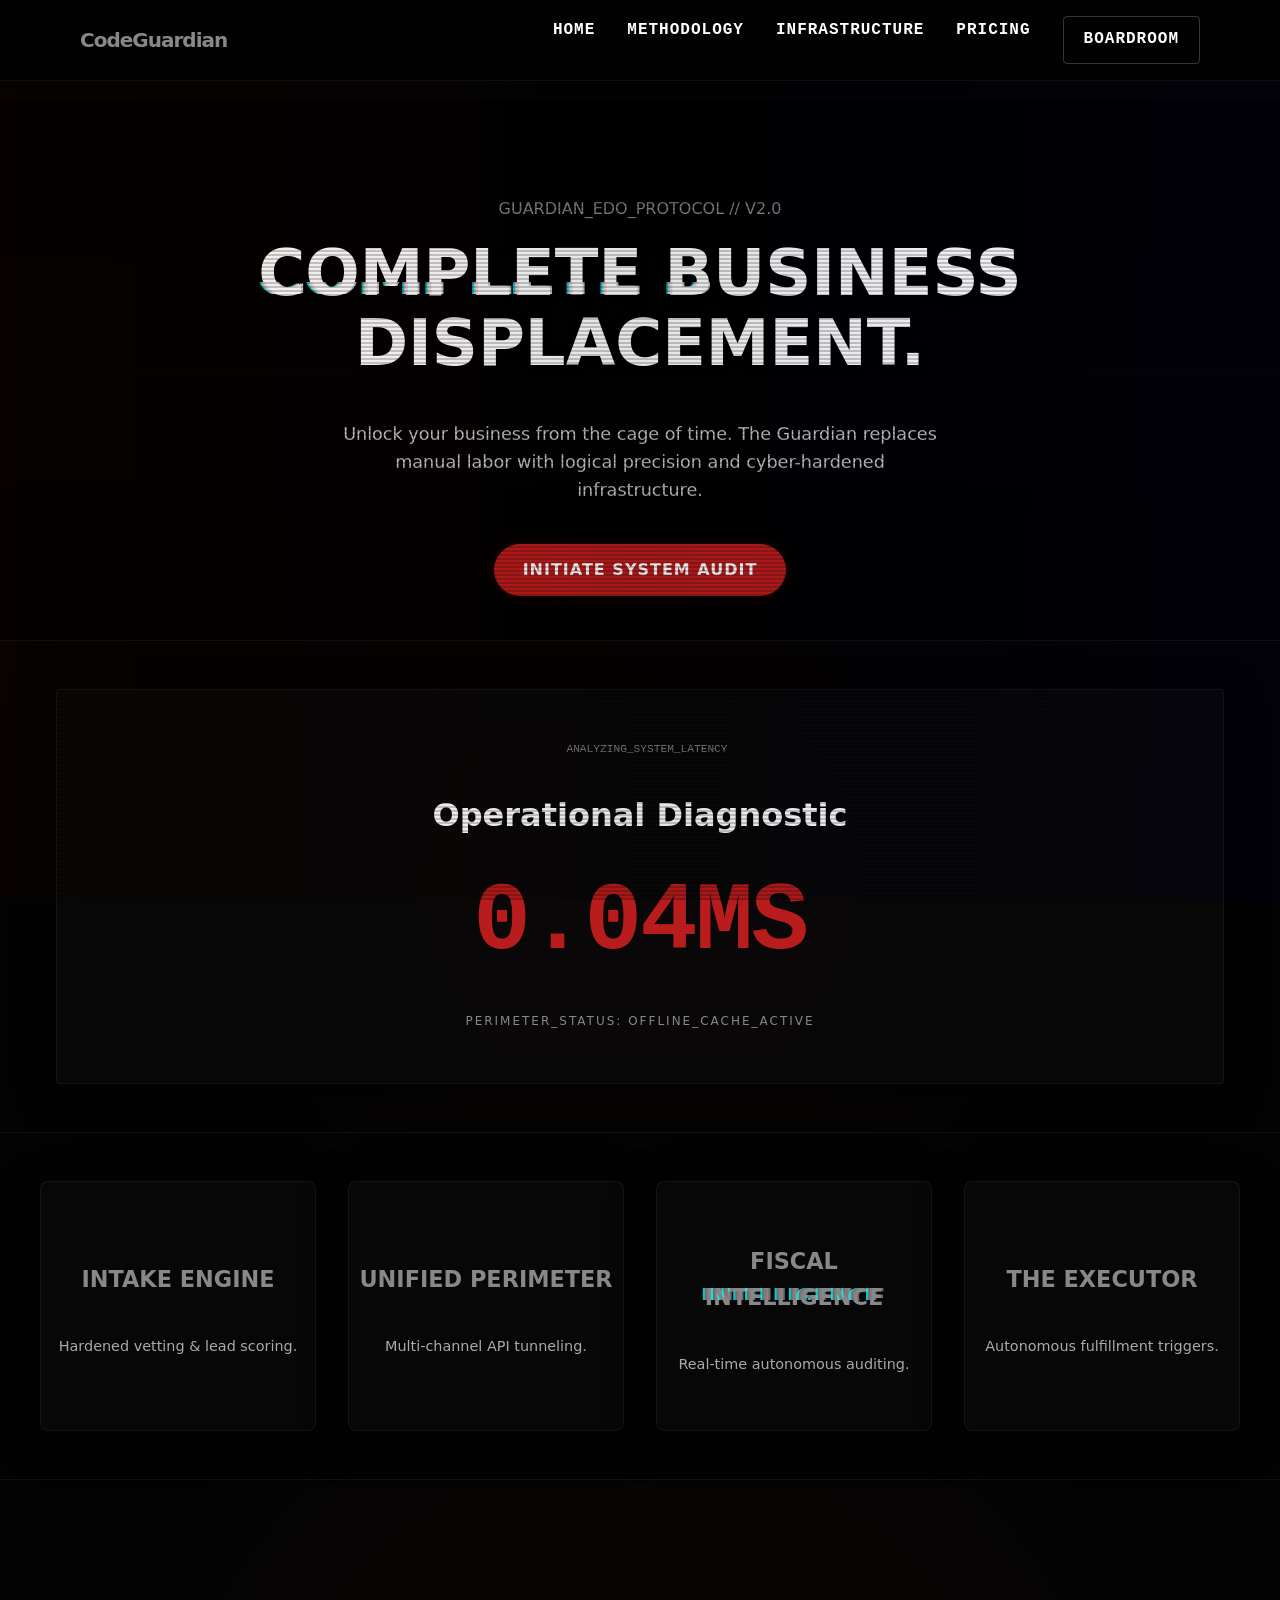
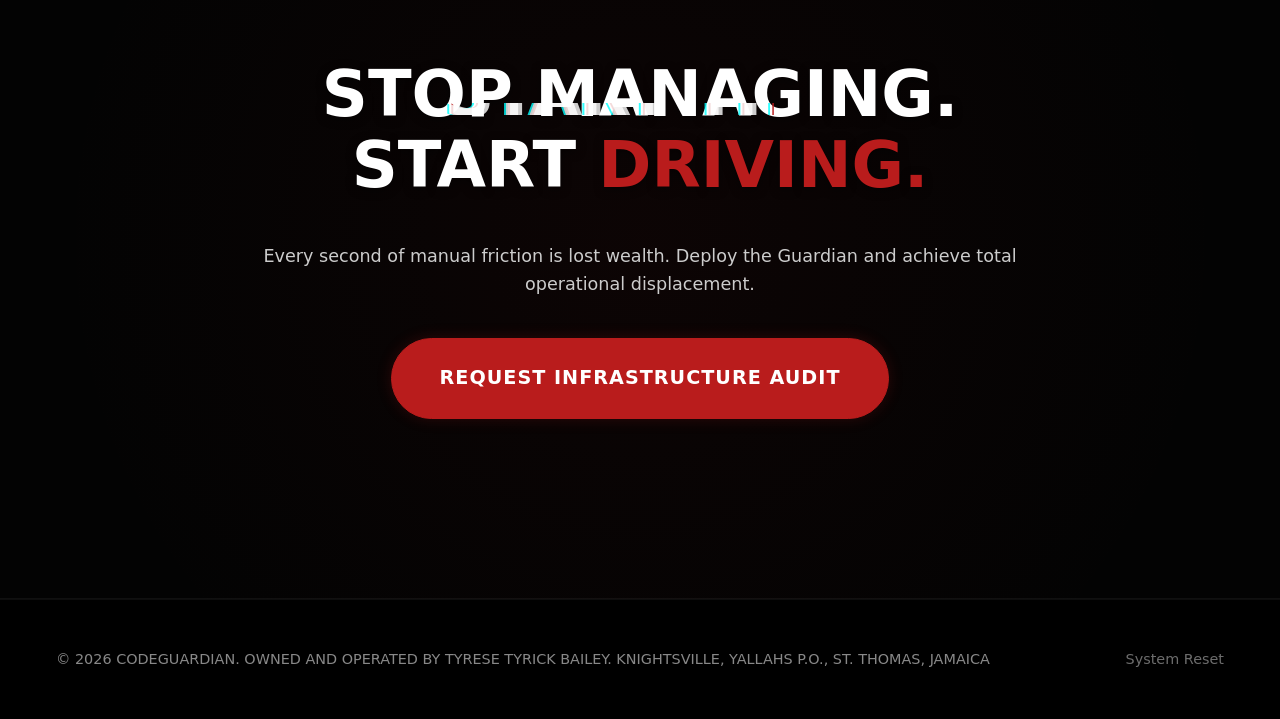
==== commit bab4e86a: "Feat: Implement tactical pricing matrix and unified navigation mapping" ====
--- a/index.html
+++ b/index.html
@@ -18,12 +18,13 @@
     </button>
 
     <nav class="nav">
-      <ul class="nav-list">
-       <li><a href="index.html" class="nav-link">Home</a></li>
-        <li><a href="about.html" class="nav-link">Methodology</a></li>
-        <li><a href="services.html" class="nav-link">Infrastructure</a></li>
-        <li><a href="portal.html" class="nav-link btn btn-outline">Boardroom</a></li>
-      </ul>
+     <ul class="nav-list">
+  <li><a href="index.html" class="nav-link">Home</a></li>
+  <li><a href="about.html" class="nav-link">Methodology</a></li>
+  <li><a href="services.html" class="nav-link">Infrastructure</a></li>
+  <li><a href="pricing.html" class="nav-link">Pricing</a></li>
+  <li><a href="portal.html" class="nav-link btn btn-outline">Boardroom</a></li>
+</ul>
       </ul>
     </nav>
   </div>
--- a/styles.css
+++ b/styles.css
@@ -1606,7 +1606,353 @@
 .architect-card:hover {
     transform: translateY(-5px);
     box-shadow: 0 10px 30px rgba(0, 0, 0, 0.5), 0 0 20px rgba(185, 28, 28, 0.1);
-}
+  
+}
+
+/* =========================================
+   TACTICAL PRICING ARCHITECTURE GRID
+   ========================================= */
+.pricing-grid {
+  display: grid;
+  grid-template-columns: repeat(auto-fit, minmax(320px, 1fr));
+  gap: var(--space-8);
+  align-items: stretch;
+  margin-top: 3rem;
+}
+
+.pricing-card {
+  padding: 2.5rem 2rem;
+  display: flex;
+  flex-direction: column;
+  justify-content: space-between;
+  position: relative;
+  border-radius: var(--radius-sm);
+  background: rgba(5, 5, 5, 0.95);
+}
+
+/* Recommended Tier Border Activation */
+.pricing-card.recommended-tier {
+  border-color: var(--color-accent);
+  box-shadow: 0 0 30px rgba(185, 28, 28, 0.15);
+  transform: scale(1.02);
+}
+
+.recommended-badge {
+  position: absolute;
+  top: -12px;
+  left: 50%;
+  transform: translateX(-50%);
+  background: var(--color-accent);
+  color: #fff;
+  font-family: monospace;
+  font-size: 0.7rem;
+  font-weight: bold;
+  letter-spacing: 2px;
+  padding: 4px 14px;
+  border-radius: 2px;
+  white-space: nowrap;
+}
+
+.p-card-header h3 {
+  font-size: 1.6rem;
+  color: var(--color-heading);
+  margin: 0.75rem 0 0.5rem 0;
+  letter-spacing: -0.5px;
+}
+
+.tier-purpose {
+  font-size: 0.85rem;
+  color: #777;
+  line-height: 1.4;
+  margin: 0;
+  min-height: 60px;
+}
+
+.p-card-price {
+  margin: 2rem 0 0.5rem 0;
+  font-family: monospace;
+}
+
+.p-card-price .currency {
+  font-size: 1rem;
+  color: var(--color-accent);
+  vertical-align: super;
+  font-weight: bold;
+}
+
+.p-card-price .amount {
+  font-size: 3rem;
+  font-weight: 800;
+  color: #fff;
+}
+
+.p-card-price .period {
+  color: #666;
+  font-size: 0.9rem;
+}
+
+.p-card-setup {
+  font-family: monospace;
+  font-size: 0.75rem;
+  letter-spacing: 1px;
+  color: #555;
+  margin-bottom: 1.5rem;
+}
+
+.p-card-specs {
+  list-style: none;
+  padding: 0;
+  margin: 0 0 2.5rem 0;
+  border-top: 1px solid #111;
+}
+
+.p-card-specs li {
+  padding: 0.85rem 0;
+  border-bottom: 1px solid #111;
+  font-size: 0.9rem;
+  color: #aaa;
+}
+
+.p-card-specs li strong {
+  color: #fff;
+}
+
+.p-card-specs li.disabled-spec {
+  color: #333;
+  text-decoration: line-through;
+}
+
+/* Interactive Tappable Specs */
+.tappable-spec {
+  color: var(--color-accent) !important;
+  cursor: pointer;
+  font-family: monospace;
+  font-weight: bold;
+  letter-spacing: 1px;
+  font-size: 0.8rem !important;
+  display: flex;
+  justify-content: space-between;
+  align-items: center;
+  transition: padding-left 0.2s ease;
+}
+
+.tappable-spec:hover {
+  background: rgba(185, 28, 28, 0.05);
+  padding-left: 5px;
+}
+
+.spec-chevron {
+  font-size: 0.7rem;
+}
+
+.p-card-btn {
+  width: 100%;
+  border-radius: var(--radius-sm);
+  background: transparent;
+  border: 1px solid #222;
+  color: #fff;
+  font-family: monospace;
+  font-size: 0.8rem;
+  letter-spacing: 1px;
+  padding: 12px;
+  text-align: center;
+}
+
+.pricing-card:hover .p-card-btn {
+  background: #fff;
+  color: #000;
+  border-color: #fff;
+}
+
+.pricing-card.recommended-tier .p-card-btn {
+  background: var(--color-accent);
+  border-color: var(--color-accent);
+}
+
+.pricing-card.recommended-tier:hover .p-card-btn {
+  background: #fff;
+  color: #000;
+  border-color: #fff;
+  box-shadow: 0 0 15px #fff;
+}
+
+/* Ledger & Add-ons Block Layout */
+.ledger-container {
+  display: grid;
+  grid-template-columns: repeat(auto-fit, minmax(450px, 1fr));
+  gap: var(--space-8);
+  margin-top: 2rem;
+}
+
+.ledger-block {
+  padding: 2rem;
+  background: rgba(4, 4, 5, 0.9);
+}
+
+.ledger-block h4 {
+  margin-top: 0;
+  color: #fff;
+  font-family: monospace;
+  letter-spacing: 2px;
+  text-transform: uppercase;
+  border-bottom: 1px solid #222;
+  padding-bottom: 0.75rem;
+}
+
+.ledger-row {
+  display: flex;
+  justify-content: space-between;
+  align-items: center;
+  padding: 1rem 0;
+  border-bottom: 1px solid #111;
+  font-size: 0.9rem;
+}
+
+.ledger-item {
+  color: #bbb;
+}
+
+.ledger-price {
+  font-family: monospace;
+  color: #fff;
+}
+
+.ledger-price small {
+  color: #555;
+}
+
+/* Pulse Glow Keyframe for Growth Tier Button */
+.pulse-red {
+  animation: redGlow 2s infinite ease-in-out;
+}
+@keyframes redGlow {
+  0%, 100% { box-shadow: 0 0 5px rgba(185, 28, 28, 0.4); }
+  50% { box-shadow: 0 0 20px rgba(185, 28, 28, 0.8); }
+}
+
+@media (max-width: 768px) {
+  .pricing-card.recommended-tier {
+    transform: scale(1);
+  }
+  .ledger-container {
+    grid-template-columns: 1fr;
+  }
+}
+
+/* =========================================
+   TACTICAL INTERACTION MODIFIERS (HOVERS)
+   ========================================= */
+
+/* Smooth baseline transition handler */
+.pricing-card, .ledger-block, .ledger-row, .p-card-btn {
+  transition: all 0.4s cubic-bezier(0.16, 1, 0.3, 1) !important;
+}
+
+/* 1. Base Pricing Card Hover Protocol */
+.pricing-card:hover {
+  transform: translateY(-8px) scale(1.01);
+  border-color: rgba(255, 255, 255, 0.25) !important;
+  box-shadow: 0 15px 40px rgba(0, 0, 0, 0.9), 0 0 15px rgba(255, 255, 255, 0.05);
+  background: rgba(12, 12, 14, 0.98) !important;
+}
+
+/* Growth Card Overrides on Hover */
+.pricing-card.recommended-tier:hover {
+  border-color: var(--color-accent) !important;
+  box-shadow: 0 20px 50px rgba(0, 0, 0, 0.9), 0 0 30px var(--color-accent-glow);
+}
+
+/* 2. Standalone Ledger & Spikes Block Interactions */
+.ledger-block:hover {
+  transform: translateY(-4px);
+  border-color: rgba(185, 28, 28, 0.4) !important;
+  box-shadow: 0 12px 35px rgba(0, 0, 0, 0.8), inset 0 0 15px rgba(185, 28, 28, 0.03);
+  background: rgba(10, 10, 12, 0.95) !important;
+}
+
+/* Internal Row Highlights */
+.ledger-row:hover {
+  background: rgba(255, 255, 255, 0.01);
+  padding-left: 8px;
+  color: #fff;
+}
+
+.ledger-row:hover .ledger-item {
+  color: #ffffff;
+  text-shadow: 0 0 8px rgba(255, 255, 255, 0.2);
+}
+
+.ledger-row:hover .ledger-price {
+  color: var(--color-accent);
+  text-shadow: 0 0 10px var(--color-accent-glow);
+}
+
+/* 3. Specs List Hover Feedback */
+.p-card-specs li:not(.tappable-spec):not(.disabled-spec):hover {
+  color: #fff;
+  padding-left: 4px;
+  border-bottom-color: rgba(255, 255, 255, 0.1);
+}
+
+/* 4. Action Button Hover Refinements */
+.pricing-card:hover .p-card-btn {
+  background: var(--color-heading) !important;
+  color: #000000 !important;
+  border-color: var(--color-heading) !important;
+  font-weight: bold;
+  box-shadow: 0 0 20px rgba(255, 255, 255, 0.2);
+}
+
+.pricing-card.recommended-tier:hover .p-card-btn {
+  background: var(--color-accent) !important;
+  color: #ffffff !important;
+  border-color: var(--color-accent) !important;
+  box-shadow: 0 0 25px var(--color-accent);
+}
+
+
+
+
+
+
+
+
+
+
+
+
+
+
+
+
+
+
+
+
+
+
+
+
+
+
+
+
+
+
+
+
+
+
+
+
+
+
+
+
+
+
+
+
 /* =========================================
    SERVICES SECTION
    ========================================= */
